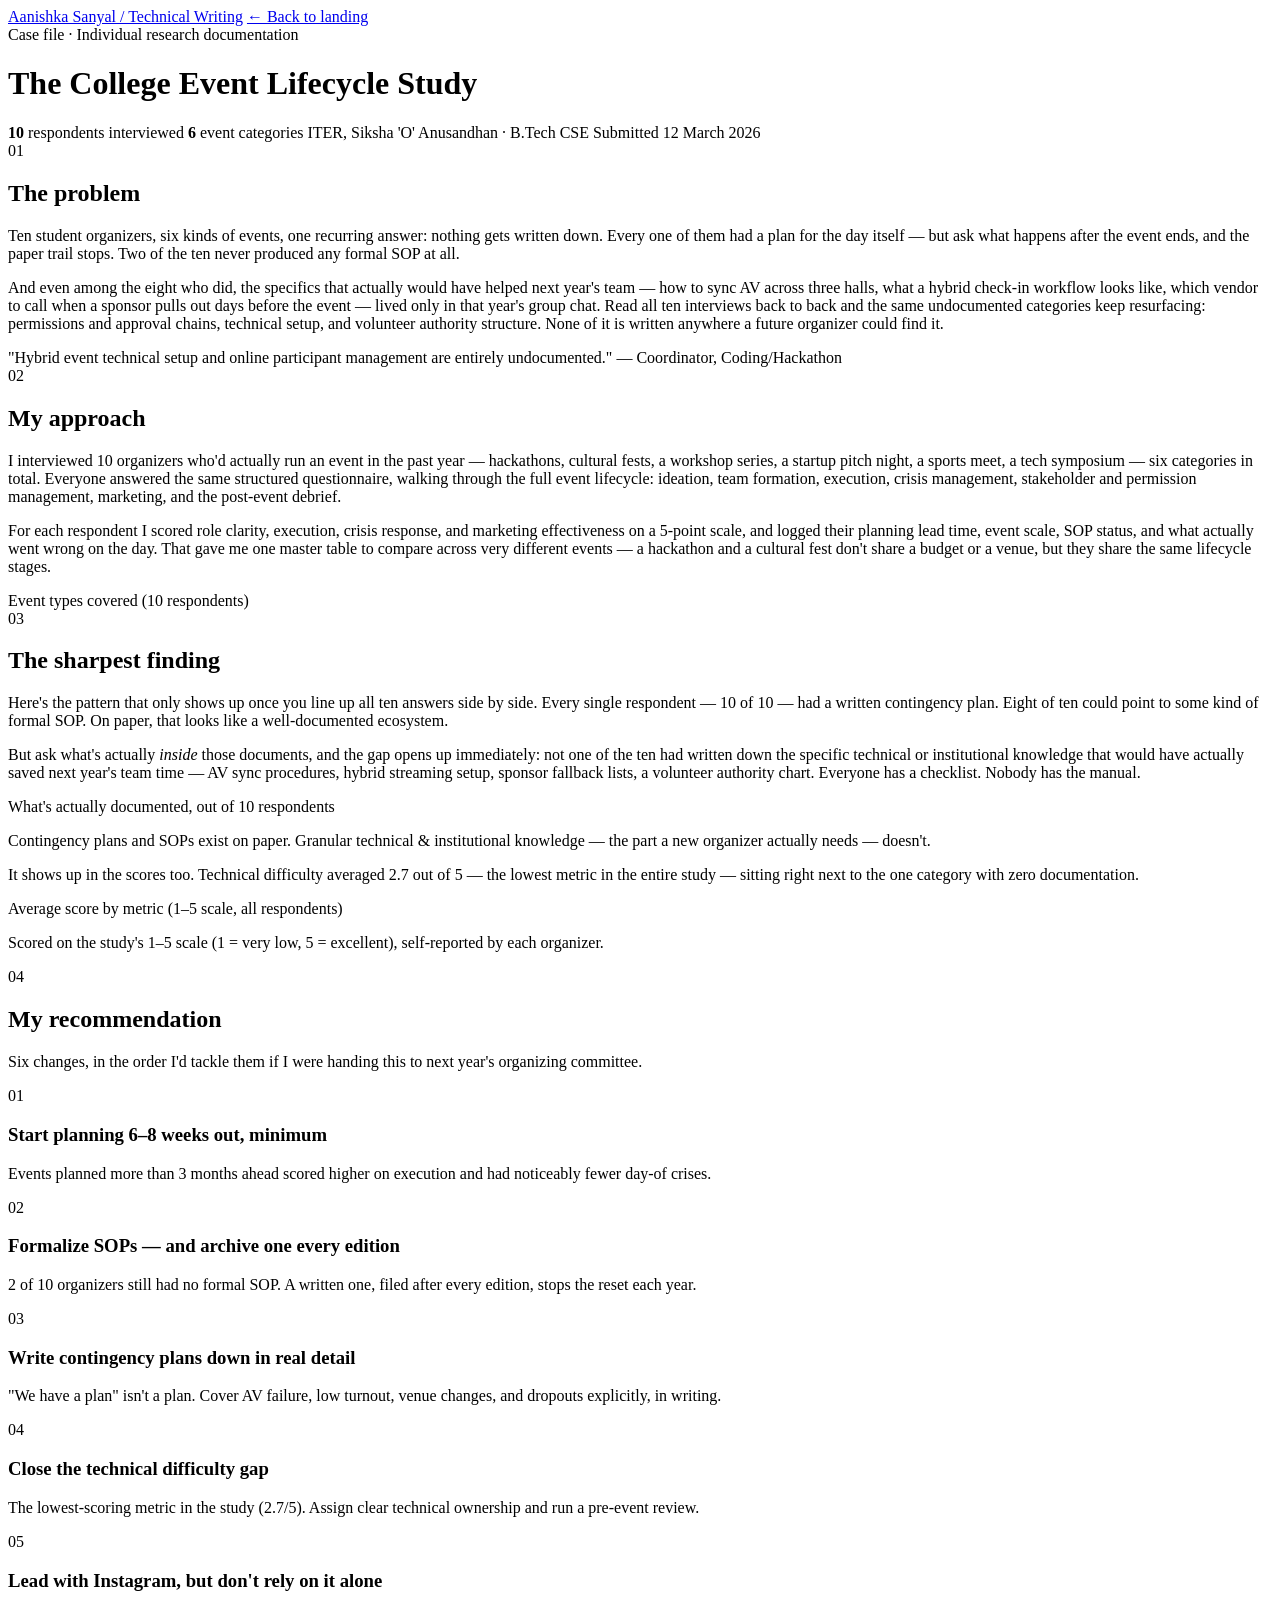
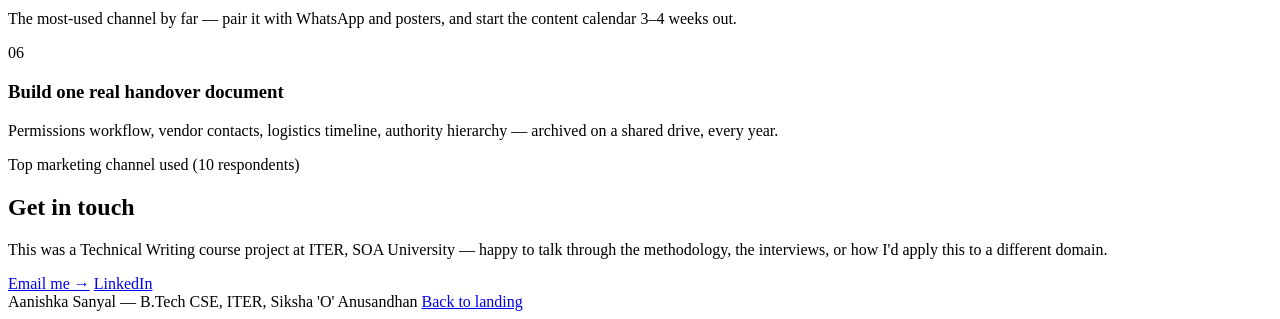
==== case-study.html @ 25e8ee4b "case-study.html" ====
<!DOCTYPE html>
<html lang="en">
<head>
  <meta charset="UTF-8" />
  <meta name="viewport" content="width=device-width, initial-scale=1.0" />
  <title>Case Study — College Event Lifecycle Study | Aanishka Sanyal</title>
  <meta name="description" content="Ten organizers, six event categories, one report: what's actually documented after a college event ends, and what isn't." />
  <link rel="preconnect" href="https://fonts.googleapis.com" />
  <link rel="preconnect" href="https://fonts.gstatic.com" crossorigin />
  <link href="https://fonts.googleapis.com/css2?family=Spectral:wght@500;600;700&family=IBM+Plex+Sans:wght@400;500;600&family=IBM+Plex+Mono:wght@400;500&display=swap" rel="stylesheet" />
  <link rel="stylesheet" href="styles.css" />
</head>
<body>

  <nav class="site-nav">
    <div class="wrap">
      <a class="brand" href="index.html">Aanishka Sanyal <span>/ Technical Writing</span></a>
      <a class="nav-link" href="index.html">← Back to landing</a>
    </div>
  </nav>

  <header class="file-header">
    <div class="wrap">
      <span class="file-tag">Case file · Individual research documentation</span>
      <h1>The College Event Lifecycle Study</h1>
      <div class="file-meta">
        <span><strong>10</strong> respondents interviewed</span>
        <span><strong>6</strong> event categories</span>
        <span>ITER, Siksha 'O' Anusandhan · B.Tech CSE</span>
        <span>Submitted 12 March 2026</span>
      </div>
    </div>
  </header>

  <!-- 01 — THE PROBLEM -->
  <section class="case-section" id="problem">
    <div class="wrap">
      <div class="section-label reveal">
        <span class="idx">01</span>
        <h2>The problem</h2>
      </div>
      <div class="body-copy reveal">
        <p>
          Ten student organizers, six kinds of events, one recurring answer:
          nothing gets written down. Every one of them had a plan for the day
          itself — but ask what happens after the event ends, and the paper
          trail stops. Two of the ten never produced any formal SOP at all.
        </p>
        <p>
          And even among the eight who did, the specifics that actually would
          have helped next year's team — how to sync AV across three halls,
          what a hybrid check-in workflow looks like, which vendor to call
          when a sponsor pulls out days before the event — lived only in that
          year's group chat. Read all ten interviews back to back and the
          same undocumented categories keep resurfacing: permissions and
          approval chains, technical setup, and volunteer authority
          structure. None of it is written anywhere a future organizer could
          find it.
        </p>
        <div class="callout">
          "Hybrid event technical setup and online participant management
          are entirely undocumented." — Coordinator, Coding/Hackathon
        </div>
      </div>
    </div>
  </section>

  <!-- 02 — MY APPROACH -->
  <section class="case-section on-paper-2" id="approach">
    <div class="wrap">
      <div class="section-label reveal">
        <span class="idx">02</span>
        <h2>My approach</h2>
      </div>
      <div class="body-copy reveal">
        <p>
          I interviewed 10 organizers who'd actually run an event in the past
          year — hackathons, cultural fests, a workshop series, a startup
          pitch night, a sports meet, a tech symposium — six categories in
          total. Everyone answered the same structured questionnaire, walking
          through the full event lifecycle: ideation, team formation,
          execution, crisis management, stakeholder and permission
          management, marketing, and the post-event debrief.
        </p>
        <p>
          For each respondent I scored role clarity, execution, crisis
          response, and marketing effectiveness on a 5-point scale, and
          logged their planning lead time, event scale, SOP status, and what
          actually went wrong on the day. That gave me one master table to
          compare across very different events — a hackathon and a cultural
          fest don't share a budget or a venue, but they share the same
          lifecycle stages.
        </p>
      </div>
      <div class="chart reveal">
        <div class="chart-title">Event types covered (10 respondents)</div>
        <div id="chart-event-types"></div>
      </div>
    </div>
  </section>

  <!-- 03 — THE SHARPEST FINDING -->
  <section class="case-section" id="finding">
    <div class="wrap">
      <div class="section-label reveal">
        <span class="idx">03</span>
        <h2>The sharpest finding</h2>
      </div>
      <div class="body-copy reveal">
        <p>
          Here's the pattern that only shows up once you line up all ten
          answers side by side. Every single respondent — 10 of 10 — had a
          written contingency plan. Eight of ten could point to some kind of
          formal SOP. On paper, that looks like a well-documented ecosystem.
        </p>
        <p>
          But ask what's actually <em>inside</em> those documents, and the
          gap opens up immediately: not one of the ten had written down the
          specific technical or institutional knowledge that would have
          actually saved next year's team time — AV sync procedures, hybrid
          streaming setup, sponsor fallback lists, a volunteer authority
          chart. Everyone has a checklist. Nobody has the manual.
        </p>
      </div>
      <div class="chart reveal">
        <div class="chart-title">What's actually documented, out of 10 respondents</div>
        <div id="chart-documentation"></div>
        <p class="chart-note">Contingency plans and SOPs exist on paper. Granular technical &amp; institutional knowledge — the part a new organizer actually needs — doesn't.</p>
      </div>
      <div class="body-copy reveal">
        <p>
          It shows up in the scores too. Technical difficulty averaged
          2.7 out of 5 — the lowest metric in the entire study — sitting
          right next to the one category with zero documentation.
        </p>
      </div>
      <div class="chart reveal">
        <div class="chart-title">Average score by metric (1–5 scale, all respondents)</div>
        <div id="chart-scores"></div>
        <p class="chart-note">Scored on the study's 1–5 scale (1 = very low, 5 = excellent), self-reported by each organizer.</p>
      </div>
    </div>
  </section>

  <!-- 04 — MY RECOMMENDATION -->
  <section class="case-section on-paper-2" id="recommendation">
    <div class="wrap">
      <div class="section-label reveal">
        <span class="idx">04</span>
        <h2>My recommendation</h2>
      </div>
      <div class="body-copy reveal">
        <p>
          Six changes, in the order I'd tackle them if I were handing this to
          next year's organizing committee.
        </p>
      </div>

      <div class="rec-list reveal">
        <div class="rec-item">
          <span class="rn">01</span>
          <div>
            <h3>Start planning 6–8 weeks out, minimum</h3>
            <p>Events planned more than 3 months ahead scored higher on execution and had noticeably fewer day-of crises.</p>
          </div>
        </div>
        <div class="rec-item">
          <span class="rn">02</span>
          <div>
            <h3>Formalize SOPs — and archive one every edition</h3>
            <p>2 of 10 organizers still had no formal SOP. A written one, filed after every edition, stops the reset each year.</p>
          </div>
        </div>
        <div class="rec-item">
          <span class="rn">03</span>
          <div>
            <h3>Write contingency plans down in real detail</h3>
            <p>"We have a plan" isn't a plan. Cover AV failure, low turnout, venue changes, and dropouts explicitly, in writing.</p>
          </div>
        </div>
        <div class="rec-item">
          <span class="rn">04</span>
          <div>
            <h3>Close the technical difficulty gap</h3>
            <p>The lowest-scoring metric in the study (2.7/5). Assign clear technical ownership and run a pre-event review.</p>
          </div>
        </div>
        <div class="rec-item">
          <span class="rn">05</span>
          <div>
            <h3>Lead with Instagram, but don't rely on it alone</h3>
            <p>The most-used channel by far — pair it with WhatsApp and posters, and start the content calendar 3–4 weeks out.</p>
          </div>
        </div>
        <div class="rec-item">
          <span class="rn">06</span>
          <div>
            <h3>Build one real handover document</h3>
            <p>Permissions workflow, vendor contacts, logistics timeline, authority hierarchy — archived on a shared drive, every year.</p>
          </div>
        </div>
      </div>

      <div class="chart reveal">
        <div class="chart-title">Top marketing channel used (10 respondents)</div>
        <div id="chart-marketing"></div>
      </div>
    </div>
  </section>

  <section class="contact-block">
    <div class="wrap reveal">
      <h2>Get in touch</h2>
      <p>
        This was a Technical Writing course project at ITER, SOA University —
        happy to talk through the methodology, the interviews, or how I'd
        apply this to a different domain.
      </p>
      <div class="cta-row">
        <a class="btn-stamp" href="mailto:youremail@example.com">Email me →</a>
        <a class="btn-ghost" href="https://linkedin.com/in/yourprofile" target="_blank" rel="noopener">LinkedIn</a>
      </div>
    </div>
  </section>

  <footer class="site-footer">
    <div class="wrap">
      <span>Aanishka Sanyal — B.Tech CSE, ITER, Siksha 'O' Anusandhan</span>
      <span><a href="index.html">Back to landing</a></span>
    </div>
  </footer>

  <script src="script.js"></script>
  <script>
    // Every number below is copied directly from the report (Section B &
    // Section C). Each chart is just this data run through buildChart().
    buildChart(
      "chart-event-types",
      [
        { label: "Cultural", value: 3 },
        { label: "Coding/Hackathon", value: 2 },
        { label: "Startup/Business", value: 2 },
        { label: "Workshop", value: 1 },
        { label: "Sports", value: 1 },
        { label: "Tech Symposium", value: 1 },
      ],
      3
    );

    buildChart(
      "chart-documentation",
      [
        { label: "Has contingency plan", value: 10, display: "10/10" },
        { label: "Has formal SOP", value: 8, display: "8/10" },
        {
          label: "Documented technical knowledge",
          value: 0,
          display: "0/10",
          colorClass: "flag",
        },
      ],
      10
    );

    buildChart(
      "chart-scores",
      [
        { label: "Marketing Eff.", value: 4.6 },
        { label: "Faculty Support", value: 4.5 },
        { label: "Execution", value: 4.5 },
        { label: "Role Clarity", value: 4.3 },
        { label: "Crisis Resolution", value: 4.2 },
        { label: "Perm. Difficulty", value: 2.9, colorClass: "amber" },
        { label: "Tech Difficulty", value: 2.7, colorClass: "flag" },
      ],
      5
    );

    buildChart(
      "chart-marketing",
      [
        { label: "Instagram", value: 4, display: "4/10" },
        { label: "Physical posters", value: 2, display: "2/10" },
        { label: "WhatsApp", value: 1, display: "1/10" },
        { label: "LinkedIn", value: 1, display: "1/10" },
        { label: "Discord", value: 1, display: "1/10" },
        { label: "Email", value: 1, display: "1/10" },
      ],
      4
    );
  </script>
</body>
</html>
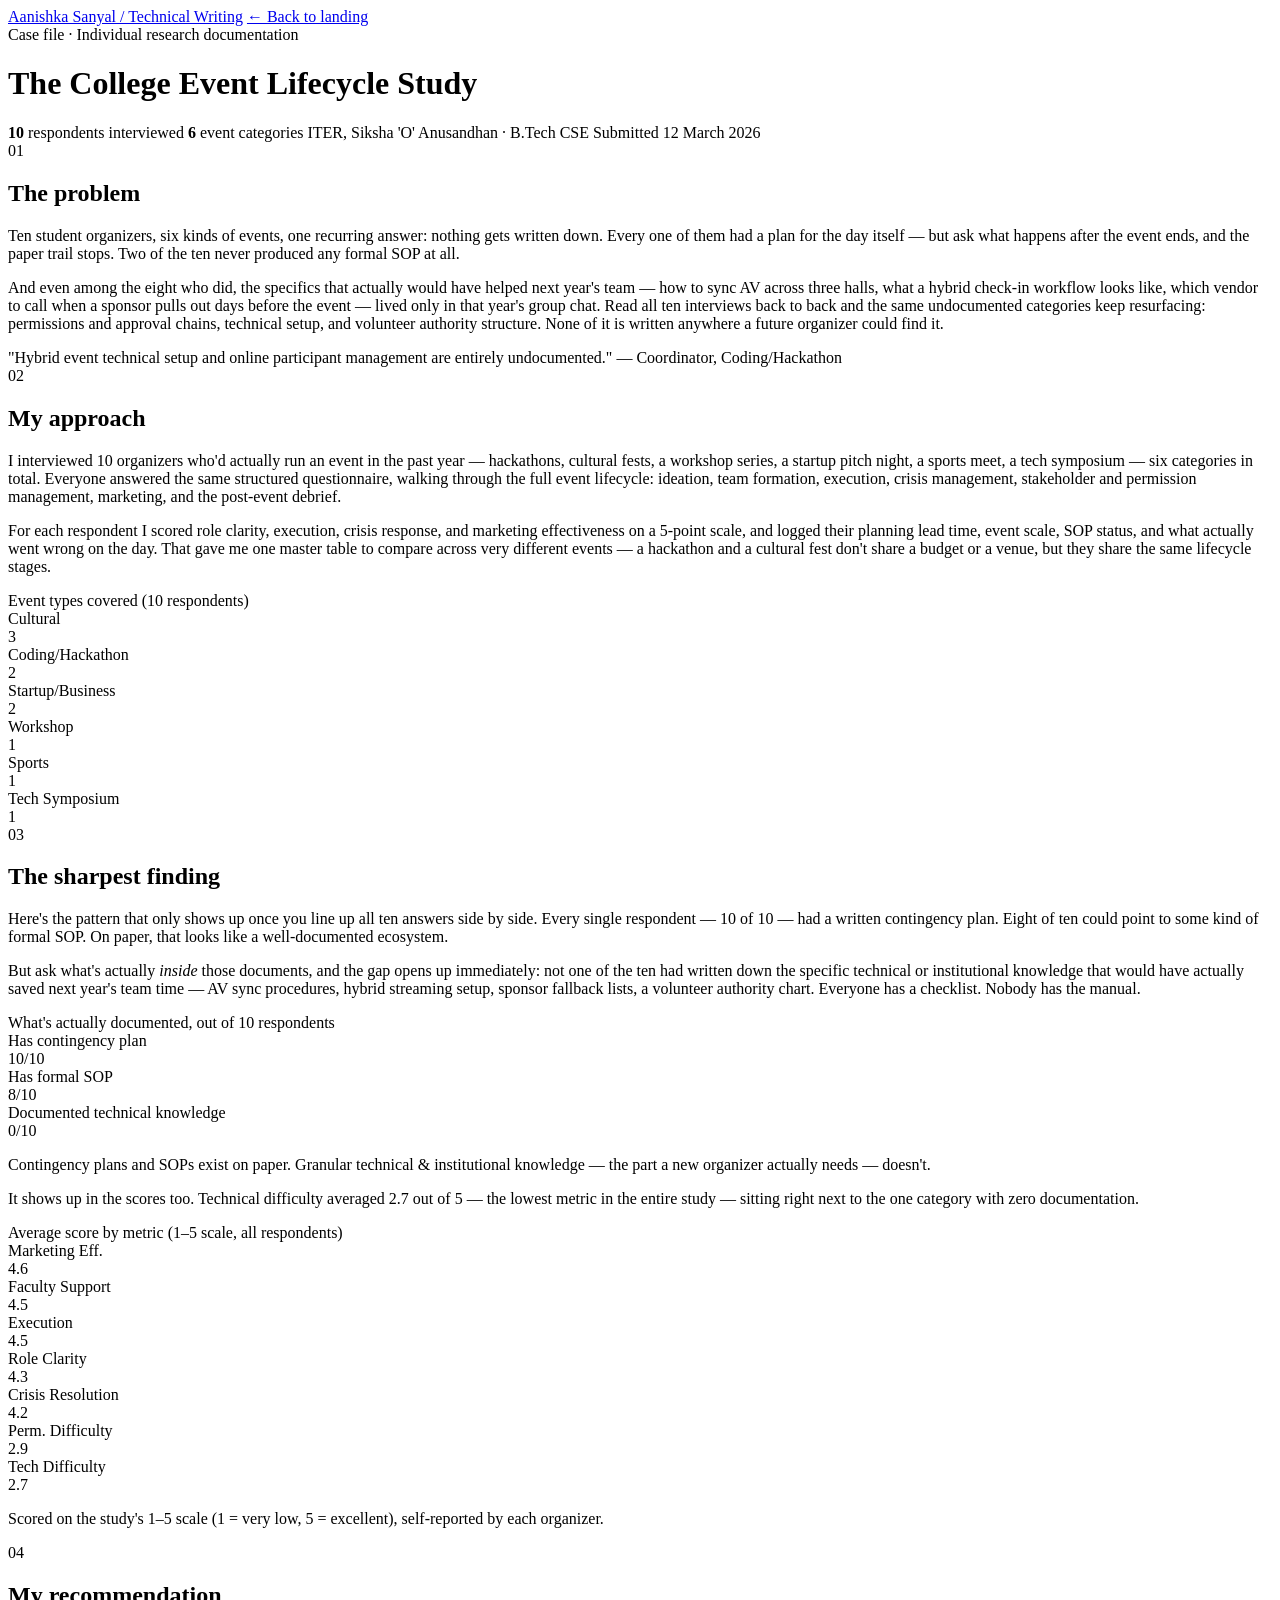
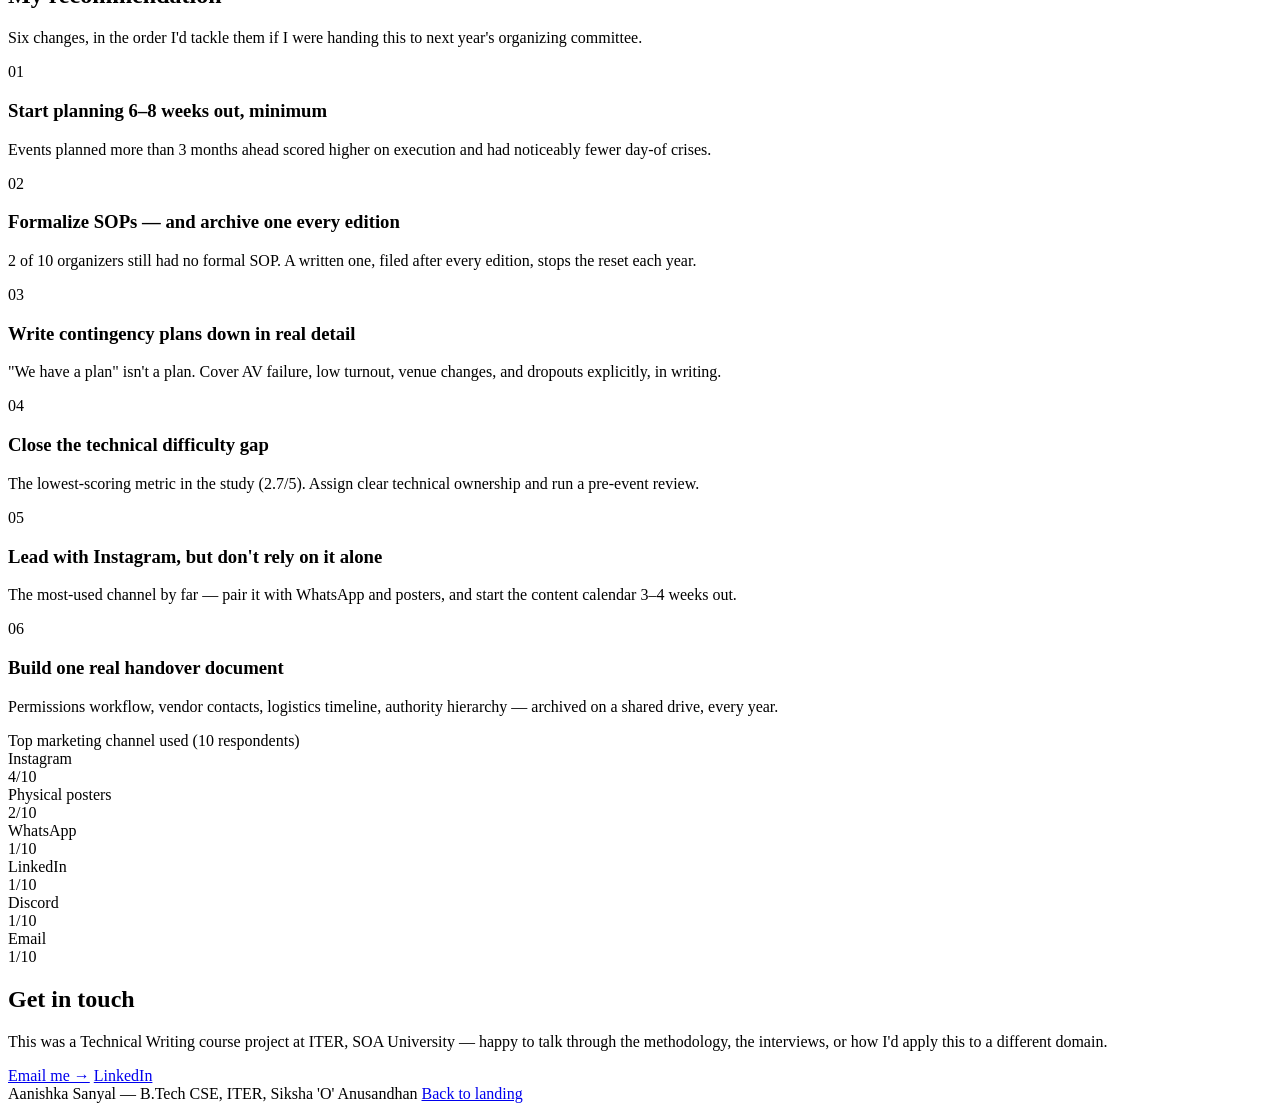
==== commit f8598aa6: "case-study.html" ====
--- a/case-study.html
+++ b/case-study.html
@@ -217,8 +217,8 @@
         apply this to a different domain.
       </p>
       <div class="cta-row">
-        <a class="btn-stamp" href="mailto:youremail@example.com">Email me →</a>
-        <a class="btn-ghost" href="https://linkedin.com/in/yourprofile" target="_blank" rel="noopener">LinkedIn</a>
+        <a class="btn-stamp" href="mailto:aanishka1511@gmail.com">Email me →</a>
+        <a class="btn-ghost" href="https://www.linkedin.com/in/aanishka-sanyal-32819b375" target="_blank" rel="noopener">LinkedIn</a>
       </div>
     </div>
   </section>
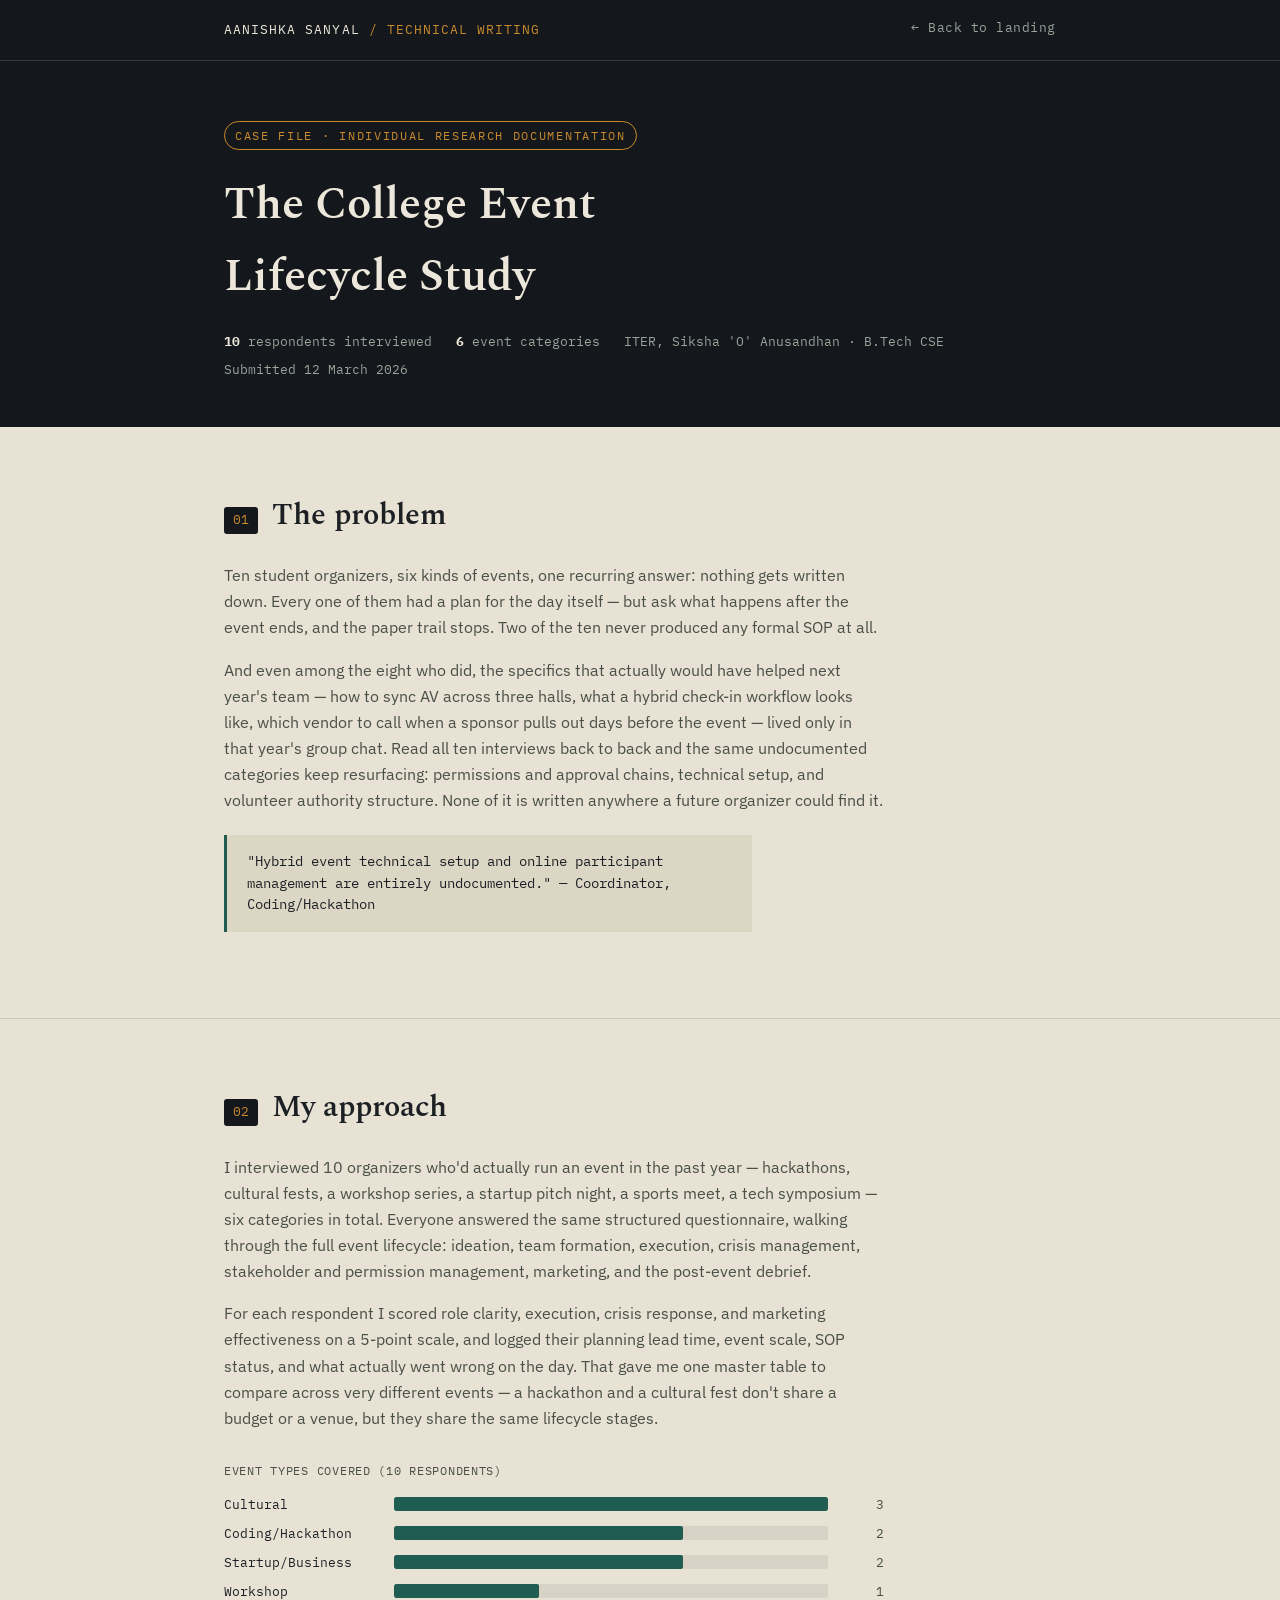
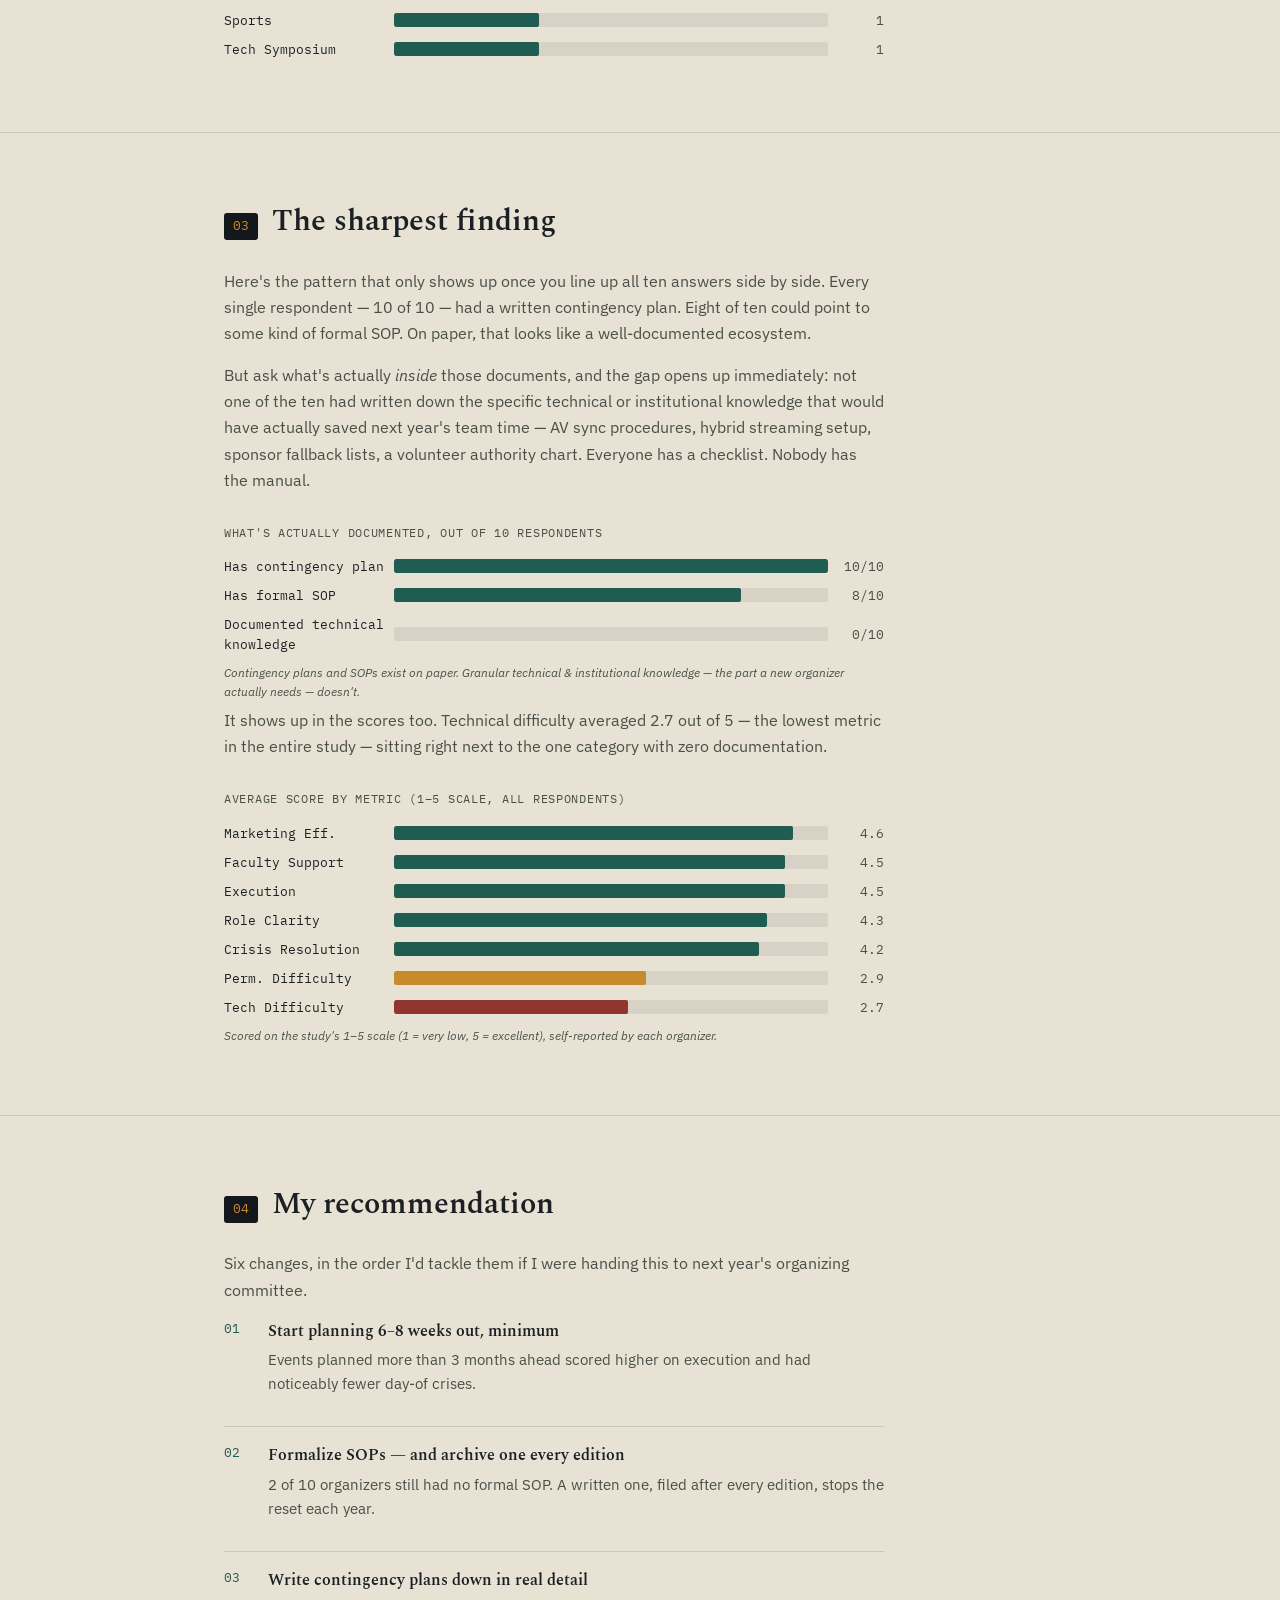
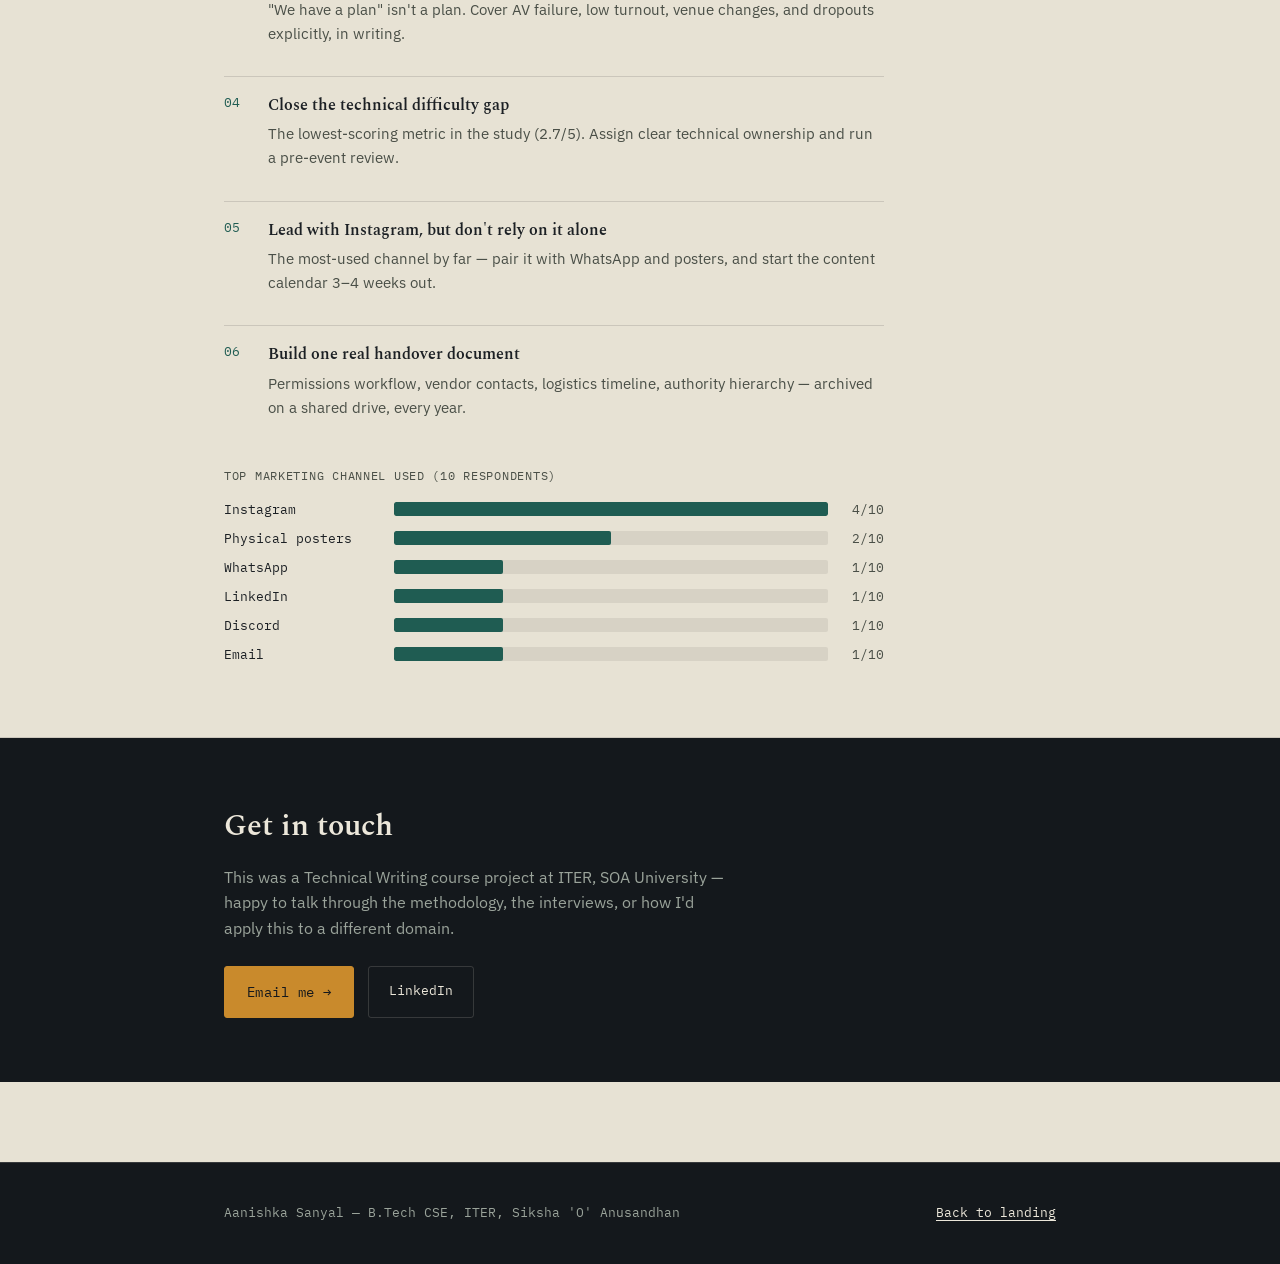
==== commit b76f8211: "case-study.html" ====
--- a/case-study.html
+++ b/case-study.html
@@ -25,6 +25,7 @@
       <h1>The College Event Lifecycle Study</h1>
       <div class="file-meta">
         <span><strong>10</strong> respondents interviewed</span>
+        <!-- Cloudflare Web Analytics --><script type='module' src='https://static.cloudflareinsights.com/beacon.min.js' data-cf-beacon='{"token": "5a8fdd187ef04a5c92848b97e8814487"}'></script><!-- End Cloudflare Web Analytics -->
         <span><strong>6</strong> event categories</span>
         <span>ITER, Siksha 'O' Anusandhan · B.Tech CSE</span>
         <span>Submitted 12 March 2026</span>
--- a/styles.css
+++ b/styles.css
@@ -0,0 +1,397 @@
+:root {
+  --ink: #14181c;          /* dark shell background */
+  --ink-2: #1c2126;        /* slightly lighter dark surface */
+  --paper: #e7e2d4;        /* index-card / parchment surface */
+  --paper-2: #dcd6c5;      /* slightly deeper paper, for contrast blocks */
+  --teal: #1f5c52;         /* primary accent — ink stamp */
+  --amber: #c98a2c;        /* secondary accent — CTA / highlight numbers */
+  --flag: #8f362e;         /* reserved: undocumented / gap / issue data only */
+  --text: #1c2024;         /* body text on paper */
+  --text-soft: #4a4f47;    /* secondary text on paper */
+  --text-inv: #ece7da;     /* text on ink background */
+  --text-inv-soft: #9aa39a;/* secondary text on ink background */
+  --line: rgba(28, 32, 36, 0.14);
+  --line-inv: rgba(236, 231, 218, 0.16);
+  --radius: 3px;
+  --max-w: 880px;
+  --font-display: "Spectral", Georgia, serif;
+  --font-body: "IBM Plex Sans", -apple-system, sans-serif;
+  --font-mono: "IBM Plex Mono", "Courier New", monospace;
+}
+
+@media (prefers-color-scheme: light) {
+  :root { color-scheme: light; }
+}
+
+* { box-sizing: border-box; }
+html { scroll-behavior: smooth; }
+@media (prefers-reduced-motion: reduce) {
+  html { scroll-behavior: auto; }
+  * { animation-duration: 0.001ms !important; animation-iteration-count: 1 !important; transition-duration: 0.001ms !important; }
+}
+
+body {
+  margin: 0;
+  background: var(--paper);
+  color: var(--text);
+  font-family: var(--font-body);
+  font-size: 16px;
+  line-height: 1.6;
+  -webkit-font-smoothing: antialiased;
+}
+
+a { color: inherit; }
+
+.wrap {
+  max-width: var(--max-w);
+  margin: 0 auto;
+  padding: 0 24px;
+}
+
+/* ---------- nav ---------- */
+.site-nav {
+  background: var(--ink);
+  color: var(--text-inv);
+  padding: 18px 0;
+  position: sticky;
+  top: 0;
+  z-index: 50;
+  border-bottom: 1px solid var(--line-inv);
+}
+.site-nav .wrap {
+  display: flex;
+  align-items: center;
+  justify-content: space-between;
+  gap: 16px;
+}
+.site-nav .brand {
+  font-family: var(--font-mono);
+  font-size: 13px;
+  letter-spacing: 0.08em;
+  text-transform: uppercase;
+  text-decoration: none;
+  color: var(--text-inv);
+}
+.site-nav .brand span { color: var(--amber); }
+.site-nav .nav-link {
+  font-family: var(--font-mono);
+  font-size: 13px;
+  letter-spacing: 0.04em;
+  text-decoration: none;
+  color: var(--text-inv-soft);
+  border-bottom: 1px solid transparent;
+  padding-bottom: 2px;
+  transition: color 0.15s ease, border-color 0.15s ease;
+}
+.site-nav .nav-link:hover,
+.site-nav .nav-link:focus-visible { color: var(--amber); border-color: var(--amber); }
+
+/* ---------- footer ---------- */
+.site-footer {
+  background: var(--ink);
+  color: var(--text-inv-soft);
+  padding: 40px 0;
+  margin-top: 80px;
+  border-top: 1px solid var(--line-inv);
+}
+.site-footer .wrap {
+  display: flex;
+  flex-wrap: wrap;
+  gap: 12px 24px;
+  align-items: baseline;
+  justify-content: space-between;
+  font-family: var(--font-mono);
+  font-size: 13px;
+}
+.site-footer a { color: var(--text-inv); text-decoration: underline; text-underline-offset: 3px; }
+.site-footer a:hover { color: var(--amber); }
+
+/* ---------- typography ---------- */
+h1, h2, h3 { font-family: var(--font-display); font-weight: 600; margin: 0; }
+.eyebrow {
+  font-family: var(--font-mono);
+  font-size: 12.5px;
+  letter-spacing: 0.12em;
+  text-transform: uppercase;
+  color: var(--teal);
+  display: block;
+  margin-bottom: 10px;
+}
+.eyebrow.on-ink { color: var(--amber); }
+p { margin: 0 0 1em; color: var(--text-soft); }
+p:last-child { margin-bottom: 0; }
+
+/* ---------- hero (landing) ---------- */
+.hero {
+  background: var(--ink);
+  color: var(--text-inv);
+  padding: 88px 0 96px;
+  position: relative;
+  overflow: hidden;
+}
+
+/* chaos-to-order tag animation */
+.chip-field {
+  display: flex;
+  flex-wrap: wrap;
+  gap: 8px 10px;
+  margin-bottom: 40px;
+  min-height: 34px;
+}
+.chip {
+  font-family: var(--font-mono);
+  font-size: 12px;
+  letter-spacing: 0.02em;
+  padding: 5px 10px;
+  border: 1px solid var(--line-inv);
+  border-radius: 999px;
+  color: var(--text-inv-soft);
+  opacity: 0;
+  transform: translateY(6px) rotate(var(--r, 0deg));
+  animation: settle 0.5s ease forwards;
+  animation-delay: var(--d, 0s);
+}
+.chip.is-category {
+  color: var(--ink);
+  background: var(--amber);
+  border-color: var(--amber);
+  font-weight: 600;
+}
+@keyframes settle {
+  from { opacity: 0; transform: translateY(10px) rotate(var(--r, 0deg)); }
+  to   { opacity: 1; transform: translateY(0) rotate(0deg); }
+}
+
+.hero h1 {
+  font-size: clamp(2.1rem, 5vw, 3.4rem);
+  line-height: 1.12;
+  max-width: 14ch;
+  margin-bottom: 22px;
+}
+.hero .lede {
+  font-size: 1.05rem;
+  color: var(--text-inv-soft);
+  max-width: 46ch;
+  margin-bottom: 34px;
+}
+.proof-line {
+  font-family: var(--font-mono);
+  font-size: 13px;
+  letter-spacing: 0.04em;
+  color: var(--amber);
+  border-top: 1px solid var(--line-inv);
+  border-bottom: 1px solid var(--line-inv);
+  padding: 12px 0;
+  margin-bottom: 34px;
+  display: inline-block;
+}
+
+.btn-stamp {
+  display: inline-flex;
+  align-items: center;
+  gap: 10px;
+  font-family: var(--font-mono);
+  font-size: 14px;
+  letter-spacing: 0.03em;
+  text-decoration: none;
+  color: var(--ink);
+  background: var(--amber);
+  padding: 14px 22px;
+  border-radius: var(--radius);
+  border: 1px solid var(--amber);
+  transition: transform 0.15s ease, box-shadow 0.15s ease;
+}
+.btn-stamp:hover, .btn-stamp:focus-visible {
+  transform: translate(-2px, -2px);
+  box-shadow: 4px 4px 0 var(--teal);
+}
+.btn-ghost {
+  display: inline-flex;
+  align-items: center;
+  gap: 10px;
+  font-family: var(--font-mono);
+  font-size: 13px;
+  text-decoration: none;
+  color: var(--text-inv);
+  border: 1px solid var(--line-inv);
+  padding: 13px 20px;
+  border-radius: var(--radius);
+  transition: border-color 0.15s ease, color 0.15s ease;
+}
+.btn-ghost:hover, .btn-ghost:focus-visible { border-color: var(--amber); color: var(--amber); }
+.cta-row { display: flex; flex-wrap: wrap; gap: 14px; }
+
+/* ---------- section shells ---------- */
+section.block { padding: 72px 0; }
+section.block.on-paper-2 { background: var(--paper-2); }
+.block-head { max-width: 60ch; margin-bottom: 32px; }
+.block-head h2 { font-size: clamp(1.5rem, 3vw, 2rem); }
+
+/* preview cards on landing */
+.case-grid {
+  display: grid;
+  grid-template-columns: repeat(auto-fit, minmax(200px, 1fr));
+  gap: 16px;
+}
+.case-card {
+  background: var(--paper);
+  border: 1px solid var(--line);
+  border-radius: var(--radius);
+  padding: 22px 20px;
+  text-decoration: none;
+  color: var(--text);
+  display: block;
+  transition: border-color 0.15s ease, transform 0.15s ease;
+}
+.case-card:hover, .case-card:focus-visible {
+  border-color: var(--teal);
+  transform: translateY(-3px);
+}
+.case-card .num {
+  font-family: var(--font-mono);
+  font-size: 12px;
+  color: var(--teal);
+  display: block;
+  margin-bottom: 8px;
+}
+.case-card h3 { font-size: 1.05rem; margin-bottom: 6px; }
+.case-card p { font-size: 0.92rem; margin: 0; }
+
+/* ---------- case study page ---------- */
+.file-header {
+  background: var(--ink);
+  color: var(--text-inv);
+  padding: 60px 0 48px;
+}
+.file-tag {
+  font-family: var(--font-mono);
+  font-size: 12px;
+  letter-spacing: 0.14em;
+  text-transform: uppercase;
+  color: var(--amber);
+  border: 1px solid var(--amber);
+  display: inline-block;
+  padding: 4px 10px;
+  border-radius: 999px;
+  margin-bottom: 20px;
+}
+.file-header h1 {
+  color: var(--text-inv);
+  font-size: clamp(1.9rem, 4.4vw, 2.8rem);
+  max-width: 20ch;
+  margin-bottom: 18px;
+}
+.file-meta {
+  display: flex;
+  flex-wrap: wrap;
+  gap: 8px 24px;
+  font-family: var(--font-mono);
+  font-size: 12.5px;
+  color: var(--text-inv-soft);
+}
+.file-meta strong { color: var(--text-inv); }
+
+.case-section { padding: 64px 0; border-bottom: 1px solid var(--line); }
+.case-section:last-of-type { border-bottom: none; }
+.section-label {
+  display: flex;
+  align-items: baseline;
+  gap: 14px;
+  margin-bottom: 22px;
+}
+.section-label .idx {
+  font-family: var(--font-mono);
+  font-size: 13px;
+  color: var(--amber);
+  background: var(--ink);
+  padding: 3px 9px;
+  border-radius: var(--radius);
+}
+.section-label h2 { font-size: clamp(1.4rem, 3vw, 1.9rem); }
+.case-section .body-copy { max-width: 66ch; }
+.case-section .body-copy p { font-size: 1.02rem; }
+
+.callout {
+  background: var(--paper-2);
+  border-left: 3px solid var(--teal);
+  padding: 16px 20px;
+  margin: 22px 0;
+  font-family: var(--font-mono);
+  font-size: 13.5px;
+  color: var(--text);
+  max-width: 66ch;
+}
+.callout strong { color: var(--flag); }
+
+/* ---------- bar charts (built live from data, no library) ---------- */
+.chart {
+  margin: 30px 0 6px;
+  max-width: 66ch;
+}
+.chart .chart-title {
+  font-family: var(--font-mono);
+  font-size: 12px;
+  letter-spacing: 0.06em;
+  text-transform: uppercase;
+  color: var(--text-soft);
+  margin-bottom: 14px;
+}
+.bar-row {
+  display: grid;
+  grid-template-columns: 160px 1fr 46px;
+  align-items: center;
+  gap: 10px;
+  margin-bottom: 9px;
+  font-size: 13.5px;
+}
+.bar-row .bar-label { color: var(--text); font-family: var(--font-mono); font-size: 12.5px; }
+.bar-track {
+  background: rgba(28,32,36,0.08);
+  border-radius: 2px;
+  height: 14px;
+  overflow: hidden;
+}
+.bar-fill {
+  height: 100%;
+  width: 0%;
+  background: var(--teal);
+  border-radius: 2px;
+  transition: width 0.9s cubic-bezier(0.16, 1, 0.3, 1);
+}
+.bar-fill.flag { background: var(--flag); }
+.bar-fill.amber { background: var(--amber); }
+.bar-row .bar-value { font-family: var(--font-mono); font-size: 12.5px; color: var(--text-soft); text-align: right; }
+.chart-note { font-size: 12px; color: var(--text-soft); font-style: italic; margin-top: 6px; }
+
+/* ---------- recommendation list ---------- */
+.rec-list { display: flex; flex-direction: column; gap: 14px; max-width: 66ch; }
+.rec-item {
+  display: grid;
+  grid-template-columns: 30px 1fr;
+  gap: 14px;
+  padding: 16px 0;
+  border-top: 1px solid var(--line);
+}
+.rec-item:first-child { border-top: none; }
+.rec-item .rn { font-family: var(--font-mono); color: var(--teal); font-size: 13px; }
+.rec-item h3 { font-size: 1rem; margin-bottom: 4px; }
+.rec-item p { font-size: 0.94rem; margin: 0; }
+
+/* ---------- contact / end block ---------- */
+.contact-block {
+  background: var(--ink);
+  color: var(--text-inv);
+  padding: 64px 0;
+  text-align: left;
+}
+.contact-block h2 { color: var(--text-inv); font-size: clamp(1.4rem, 3vw, 1.9rem); margin-bottom: 14px; }
+.contact-block p { color: var(--text-inv-soft); max-width: 50ch; margin-bottom: 24px; }
+
+/* reveal-on-scroll */
+.reveal { opacity: 0; transform: translateY(14px); transition: opacity 0.6s ease, transform 0.6s ease; }
+.reveal.in-view { opacity: 1; transform: translateY(0); }
+
+@media (max-width: 640px) {
+  .bar-row { grid-template-columns: 108px 1fr 40px; }
+  .site-nav .brand { font-size: 12px; }
+}
